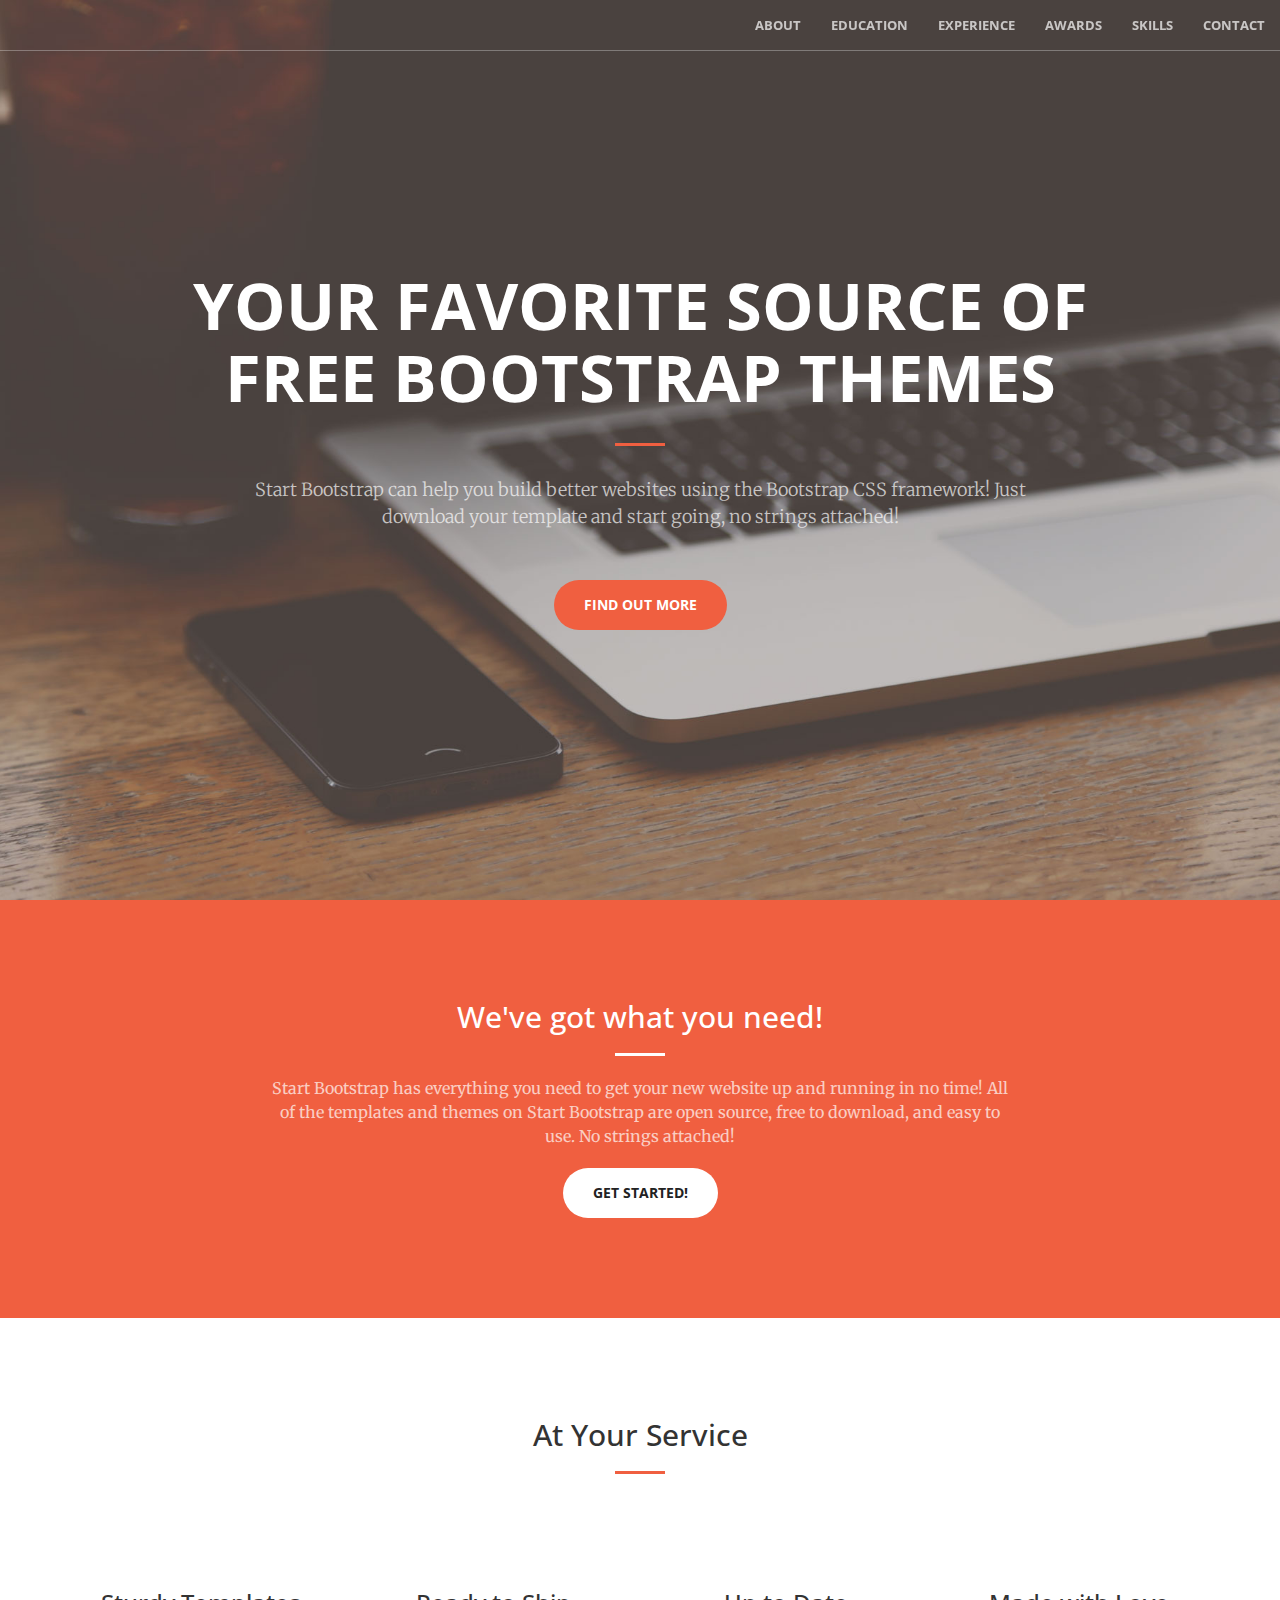
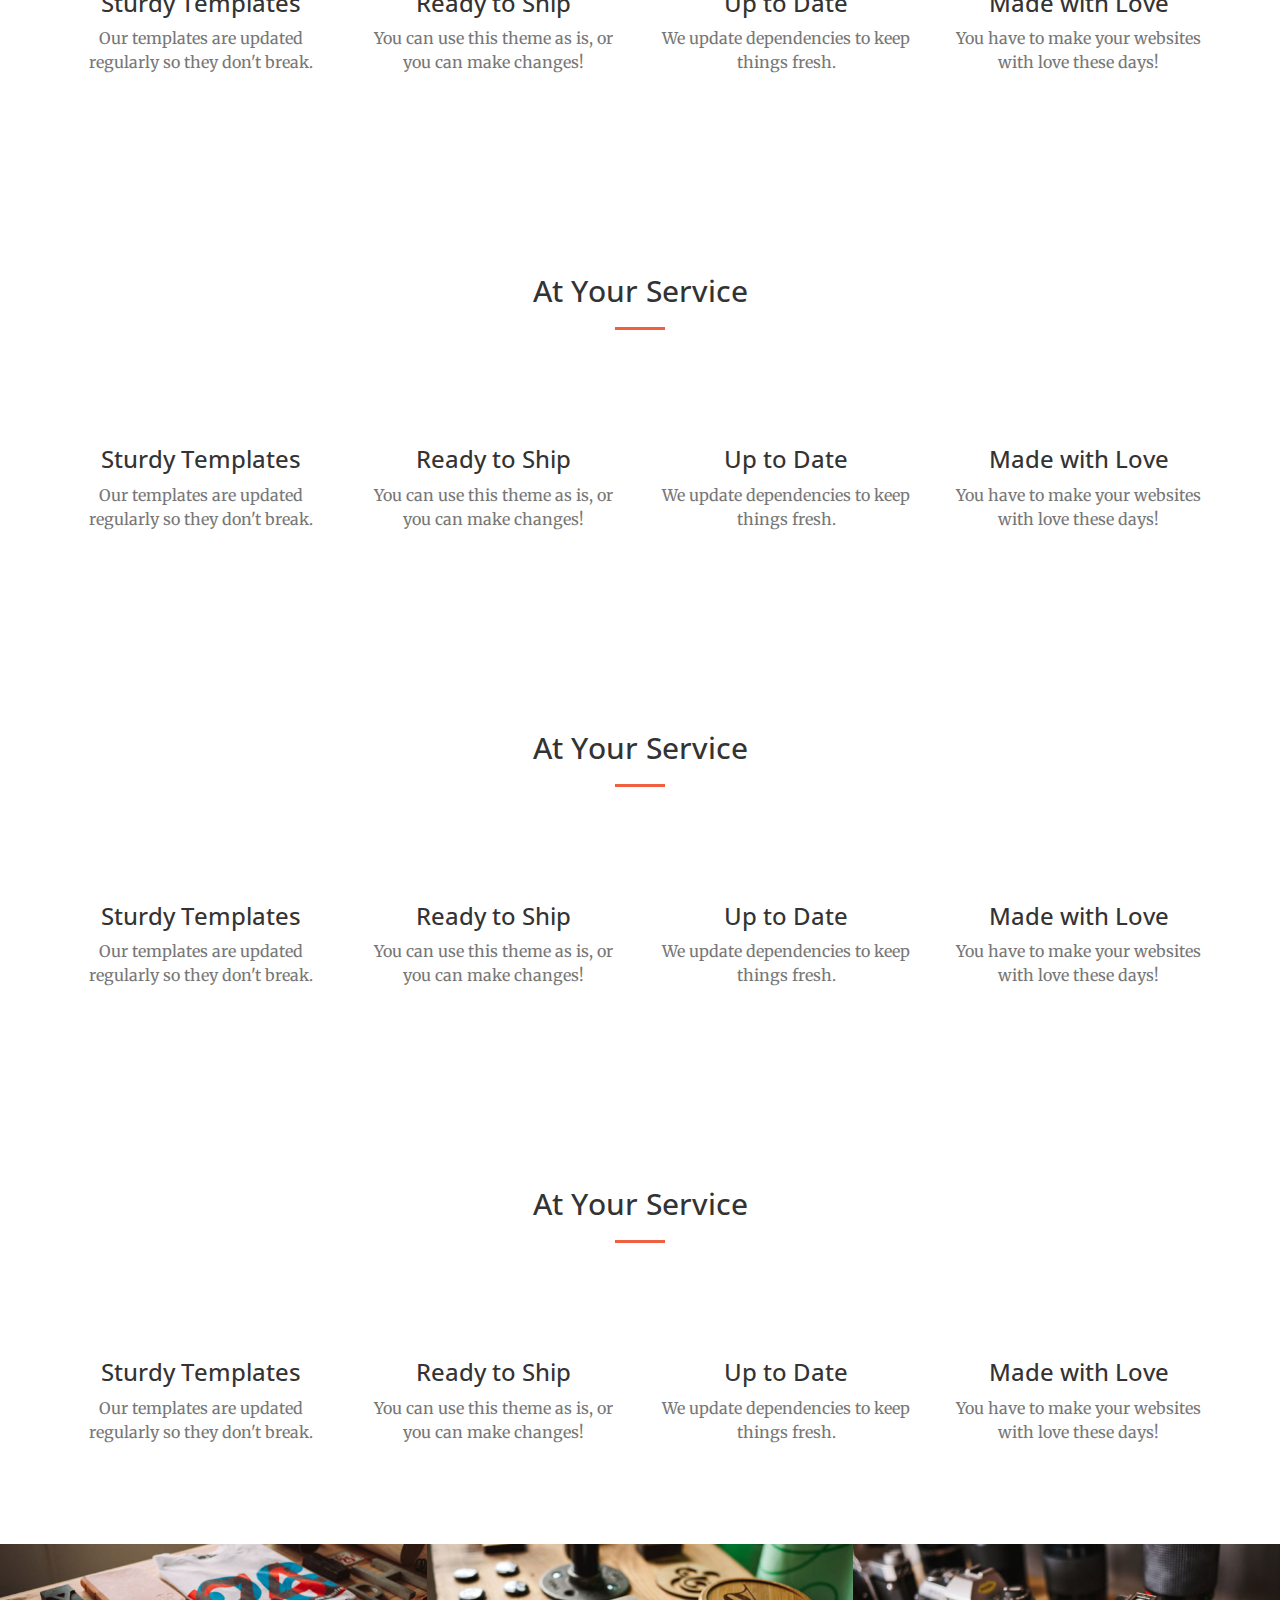
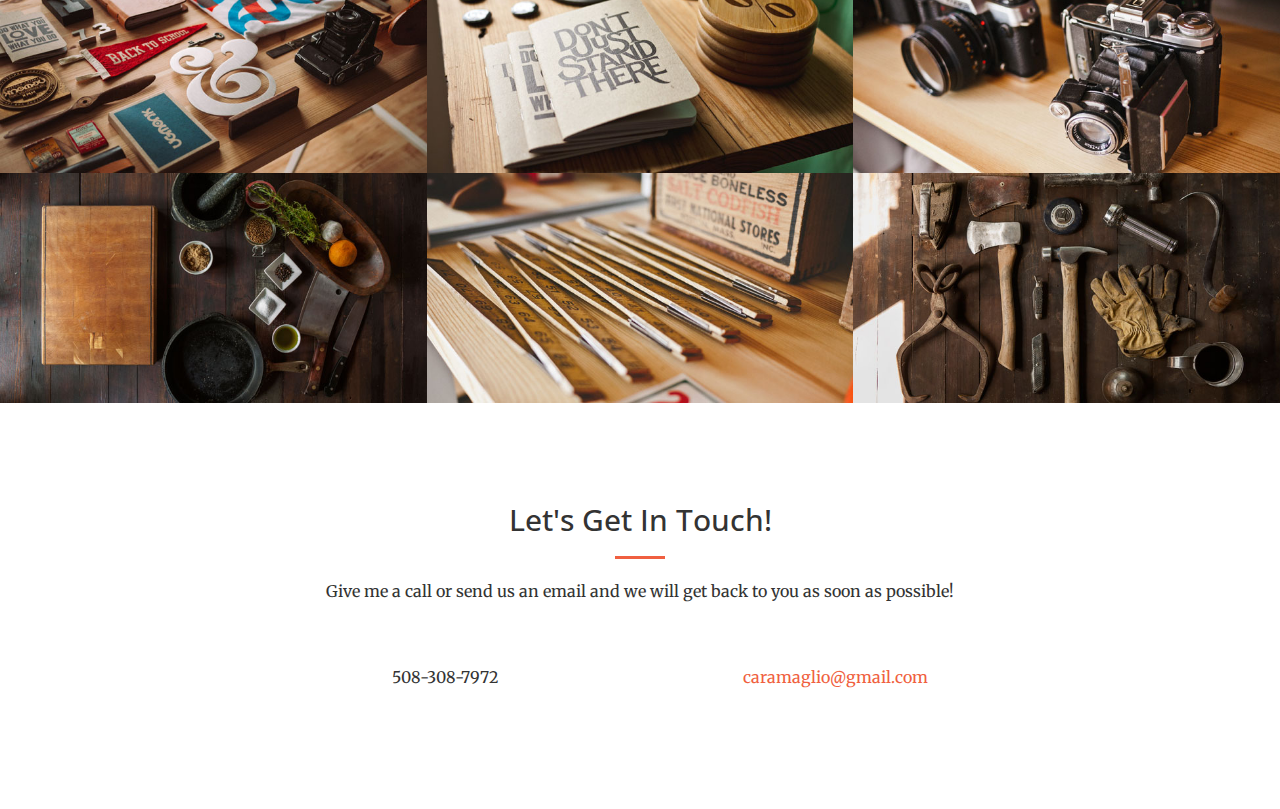
==== index_test.html @ 0bb43dc5 "added the appropriate sections" ====
<!DOCTYPE html>
<html lang="en">

<head>

    <meta charset="utf-8">
    <meta http-equiv="X-UA-Compatible" content="IE=edge">
    <meta name="viewport" content="width=device-width, initial-scale=1">
    <meta name="description" content="">
    <meta name="author" content="">

    <title>Creative - Start Bootstrap Theme</title>

    <!-- Bootstrap Core CSS -->
    <link rel="stylesheet" href="css/bootstrap.min.css" type="text/css">

    <!-- Custom Fonts -->
    <link href='http://fonts.googleapis.com/css?family=Open+Sans:300italic,400italic,600italic,700italic,800italic,400,300,600,700,800' rel='stylesheet' type='text/css'>
    <link href='http://fonts.googleapis.com/css?family=Merriweather:400,300,300italic,400italic,700,700italic,900,900italic' rel='stylesheet' type='text/css'>
    <link rel="stylesheet" href="font-awesome/css/font-awesome.min.css" type="text/css">

    <!-- Plugin CSS -->
    <link rel="stylesheet" href="css/animate.min.css" type="text/css">

    <!-- Custom CSS -->
    <link rel="stylesheet" href="css/creative.css" type="text/css">

    <!-- HTML5 Shim and Respond.js IE8 support of HTML5 elements and media queries -->
    <!-- WARNING: Respond.js doesn't work if you view the page via file:// -->
    <!--[if lt IE 9]>
        <script src="https://oss.maxcdn.com/libs/html5shiv/3.7.0/html5shiv.js"></script>
        <script src="https://oss.maxcdn.com/libs/respond.js/1.4.2/respond.min.js"></script>
    <![endif]-->

</head>

<body id="page-top">

    <nav id="mainNav" class="navbar navbar-default navbar-fixed-top">
        <div class="container-fluid">
            <!-- Brand and toggle get grouped for better mobile display -->
            <div class="navbar-header">
                <button type="button" class="navbar-toggle collapsed" data-toggle="collapse" data-target="#bs-example-navbar-collapse-1">
                    <span class="sr-only">Toggle navigation</span>
                    <span class="icon-bar"></span>
                    <span class="icon-bar"></span>
                    <span class="icon-bar"></span>
                </button>
                <!-- <a class="navbar-brand page-scroll" href="#page-top">Start Bootstrap</a> -->
            </div>

            <!-- Collect the nav links, forms, and other content for toggling -->
            <div class="collapse navbar-collapse" id="bs-example-navbar-collapse-1">
                <ul class="nav navbar-nav navbar-right">
                    <li>
                        <a class="page-scroll" href="#about">About</a>
                    </li>
                    <li>
                        <a class="page-scroll" href="#education">Education</a>
                    </li>
                    <li>
                        <a class="page-scroll" href="#experience">Experience</a>
                    </li>
                    <li>
                        <a class="page-scroll" href="#awards">Awards</a>
                    </li>
                    <li>
                        <a class="page-scroll" href="#skills">Skills</a>
                    </li>
                    <li>
                        <a class="page-scroll" href="#contact">Contact</a>
                    </li>
                </ul>
            </div>
            <!-- /.navbar-collapse -->
        </div>
        <!-- /.container-fluid -->
    </nav>

    <header>
        <div class="header-content">
            <div class="header-content-inner">
                <h1>Your Favorite Source of Free Bootstrap Themes</h1>
                <hr>
                <p>Start Bootstrap can help you build better websites using the Bootstrap CSS framework! Just download your template and start going, no strings attached!</p>
                <a href="#about" class="btn btn-primary btn-xl page-scroll">Find Out More</a>
            </div>
        </div>
    </header>

    <section class="bg-primary" id="about">
        <div class="container">
            <div class="row">
                <div class="col-lg-8 col-lg-offset-2 text-center">
                    <h2 class="section-heading">We've got what you need!</h2>
                    <hr class="light">
                    <p class="text-faded">Start Bootstrap has everything you need to get your new website up and running in no time! All of the templates and themes on Start Bootstrap are open source, free to download, and easy to use. No strings attached!</p>
                    <a href="#" class="btn btn-default btn-xl">Get Started!</a>
                </div>
            </div>
        </div>
    </section>

    <section id="education">
        <div class="container">
            <div class="row">
                <div class="col-lg-12 text-center">
                    <h2 class="section-heading">At Your Service</h2>
                    <hr class="primary">
                </div>
            </div>
        </div>
        <div class="container">
            <div class="row">
                <div class="col-lg-3 col-md-6 text-center">
                    <div class="service-box">
                        <i class="fa fa-4x fa-diamond wow bounceIn text-primary"></i>
                        <h3>Sturdy Templates</h3>
                        <p class="text-muted">Our templates are updated regularly so they don't break.</p>
                    </div>
                </div>
                <div class="col-lg-3 col-md-6 text-center">
                    <div class="service-box">
                        <i class="fa fa-4x fa-paper-plane wow bounceIn text-primary" data-wow-delay=".1s"></i>
                        <h3>Ready to Ship</h3>
                        <p class="text-muted">You can use this theme as is, or you can make changes!</p>
                    </div>
                </div>
                <div class="col-lg-3 col-md-6 text-center">
                    <div class="service-box">
                        <i class="fa fa-4x fa-newspaper-o wow bounceIn text-primary" data-wow-delay=".2s"></i>
                        <h3>Up to Date</h3>
                        <p class="text-muted">We update dependencies to keep things fresh.</p>
                    </div>
                </div>
                <div class="col-lg-3 col-md-6 text-center">
                    <div class="service-box">
                        <i class="fa fa-4x fa-heart wow bounceIn text-primary" data-wow-delay=".3s"></i>
                        <h3>Made with Love</h3>
                        <p class="text-muted">You have to make your websites with love these days!</p>
                    </div>
                </div>
            </div>
        </div>
    </section>

    <section id="experience">
        <div class="container">
            <div class="row">
                <div class="col-lg-12 text-center">
                    <h2 class="section-heading">At Your Service</h2>
                    <hr class="primary">
                </div>
            </div>
        </div>
        <div class="container">
            <div class="row">
                <div class="col-lg-3 col-md-6 text-center">
                    <div class="service-box">
                        <i class="fa fa-4x fa-diamond wow bounceIn text-primary"></i>
                        <h3>Sturdy Templates</h3>
                        <p class="text-muted">Our templates are updated regularly so they don't break.</p>
                    </div>
                </div>
                <div class="col-lg-3 col-md-6 text-center">
                    <div class="service-box">
                        <i class="fa fa-4x fa-paper-plane wow bounceIn text-primary" data-wow-delay=".1s"></i>
                        <h3>Ready to Ship</h3>
                        <p class="text-muted">You can use this theme as is, or you can make changes!</p>
                    </div>
                </div>
                <div class="col-lg-3 col-md-6 text-center">
                    <div class="service-box">
                        <i class="fa fa-4x fa-newspaper-o wow bounceIn text-primary" data-wow-delay=".2s"></i>
                        <h3>Up to Date</h3>
                        <p class="text-muted">We update dependencies to keep things fresh.</p>
                    </div>
                </div>
                <div class="col-lg-3 col-md-6 text-center">
                    <div class="service-box">
                        <i class="fa fa-4x fa-heart wow bounceIn text-primary" data-wow-delay=".3s"></i>
                        <h3>Made with Love</h3>
                        <p class="text-muted">You have to make your websites with love these days!</p>
                    </div>
                </div>
            </div>
        </div>
    </section>

     <section id="projects">
        <div class="container">
            <div class="row">
                <div class="col-lg-12 text-center">
                    <h2 class="section-heading">At Your Service</h2>
                    <hr class="primary">
                </div>
            </div>
        </div>
        <div class="container">
            <div class="row">
                <div class="col-lg-3 col-md-6 text-center">
                    <div class="service-box">
                        <i class="fa fa-4x fa-diamond wow bounceIn text-primary"></i>
                        <h3>Sturdy Templates</h3>
                        <p class="text-muted">Our templates are updated regularly so they don't break.</p>
                    </div>
                </div>
                <div class="col-lg-3 col-md-6 text-center">
                    <div class="service-box">
                        <i class="fa fa-4x fa-paper-plane wow bounceIn text-primary" data-wow-delay=".1s"></i>
                        <h3>Ready to Ship</h3>
                        <p class="text-muted">You can use this theme as is, or you can make changes!</p>
                    </div>
                </div>
                <div class="col-lg-3 col-md-6 text-center">
                    <div class="service-box">
                        <i class="fa fa-4x fa-newspaper-o wow bounceIn text-primary" data-wow-delay=".2s"></i>
                        <h3>Up to Date</h3>
                        <p class="text-muted">We update dependencies to keep things fresh.</p>
                    </div>
                </div>
                <div class="col-lg-3 col-md-6 text-center">
                    <div class="service-box">
                        <i class="fa fa-4x fa-heart wow bounceIn text-primary" data-wow-delay=".3s"></i>
                        <h3>Made with Love</h3>
                        <p class="text-muted">You have to make your websites with love these days!</p>
                    </div>
                </div>
            </div>
        </div>
    </section>

    <section id="awards">
        <div class="container">
            <div class="row">
                <div class="col-lg-12 text-center">
                    <h2 class="section-heading">At Your Service</h2>
                    <hr class="primary">
                </div>
            </div>
        </div>
        <div class="container">
            <div class="row">
                <div class="col-lg-3 col-md-6 text-center">
                    <div class="service-box">
                        <i class="fa fa-4x fa-diamond wow bounceIn text-primary"></i>
                        <h3>Sturdy Templates</h3>
                        <p class="text-muted">Our templates are updated regularly so they don't break.</p>
                    </div>
                </div>
                <div class="col-lg-3 col-md-6 text-center">
                    <div class="service-box">
                        <i class="fa fa-4x fa-paper-plane wow bounceIn text-primary" data-wow-delay=".1s"></i>
                        <h3>Ready to Ship</h3>
                        <p class="text-muted">You can use this theme as is, or you can make changes!</p>
                    </div>
                </div>
                <div class="col-lg-3 col-md-6 text-center">
                    <div class="service-box">
                        <i class="fa fa-4x fa-newspaper-o wow bounceIn text-primary" data-wow-delay=".2s"></i>
                        <h3>Up to Date</h3>
                        <p class="text-muted">We update dependencies to keep things fresh.</p>
                    </div>
                </div>
                <div class="col-lg-3 col-md-6 text-center">
                    <div class="service-box">
                        <i class="fa fa-4x fa-heart wow bounceIn text-primary" data-wow-delay=".3s"></i>
                        <h3>Made with Love</h3>
                        <p class="text-muted">You have to make your websites with love these days!</p>
                    </div>
                </div>
            </div>
        </div>
    </section>

    <section class="no-padding" id="skills">
        <div class="container-fluid">
            <div class="row no-gutter">
                <div class="col-lg-4 col-sm-6">
                    <a href="#" class="portfolio-box">
                        <img src="img/portfolio/1.jpg" class="img-responsive" alt="">
                        <div class="portfolio-box-caption">
                            <div class="portfolio-box-caption-content">
                                <div class="project-category text-faded">
                                    Category
                                </div>
                                <div class="project-name">
                                    Project Name
                                </div>
                            </div>
                        </div>
                    </a>
                </div>
                <div class="col-lg-4 col-sm-6">
                    <a href="#" class="portfolio-box">
                        <img src="img/portfolio/2.jpg" class="img-responsive" alt="">
                        <div class="portfolio-box-caption">
                            <div class="portfolio-box-caption-content">
                                <div class="project-category text-faded">
                                    Category
                                </div>
                                <div class="project-name">
                                    Project Name
                                </div>
                            </div>
                        </div>
                    </a>
                </div>
                <div class="col-lg-4 col-sm-6">
                    <a href="#" class="portfolio-box">
                        <img src="img/portfolio/3.jpg" class="img-responsive" alt="">
                        <div class="portfolio-box-caption">
                            <div class="portfolio-box-caption-content">
                                <div class="project-category text-faded">
                                    Category
                                </div>
                                <div class="project-name">
                                    Project Name
                                </div>
                            </div>
                        </div>
                    </a>
                </div>
                <div class="col-lg-4 col-sm-6">
                    <a href="#" class="portfolio-box">
                        <img src="img/portfolio/4.jpg" class="img-responsive" alt="">
                        <div class="portfolio-box-caption">
                            <div class="portfolio-box-caption-content">
                                <div class="project-category text-faded">
                                    Category
                                </div>
                                <div class="project-name">
                                    Project Name
                                </div>
                            </div>
                        </div>
                    </a>
                </div>
                <div class="col-lg-4 col-sm-6">
                    <a href="#" class="portfolio-box">
                        <img src="img/portfolio/5.jpg" class="img-responsive" alt="">
                        <div class="portfolio-box-caption">
                            <div class="portfolio-box-caption-content">
                                <div class="project-category text-faded">
                                    Category
                                </div>
                                <div class="project-name">
                                    Project Name
                                </div>
                            </div>
                        </div>
                    </a>
                </div>
                <div class="col-lg-4 col-sm-6">
                    <a href="#" class="portfolio-box">
                        <img src="img/portfolio/6.jpg" class="img-responsive" alt="">
                        <div class="portfolio-box-caption">
                            <div class="portfolio-box-caption-content">
                                <div class="project-category text-faded">
                                    Category
                                </div>
                                <div class="project-name">
                                    Project Name
                                </div>
                            </div>
                        </div>
                    </a>
                </div>
            </div>
        </div>
    </section>

<!--     <aside class="bg-dark">
        <div class="container text-center">
            <div class="call-to-action">
                <h2>Free Download at Start Bootstrap!</h2>
                <a href="#" class="btn btn-default btn-xl wow tada">Download Now!</a>
            </div>
        </div>
    </aside> -->

    <section id="contact">
        <div class="container">
            <div class="row">
                <div class="col-lg-8 col-lg-offset-2 text-center">
                    <h2 class="section-heading">Let's Get In Touch!</h2>
                    <hr class="primary">
                    <p>Give me a call or send us an email and we will get back to you as soon as possible!</p>
                </div>
                <div class="col-lg-4 col-lg-offset-2 text-center">
                    <i class="fa fa-phone fa-3x wow bounceIn"></i>
                    <p>508-308-7972</p>
                </div>
                <div class="col-lg-4 text-center">
                    <i class="fa fa-envelope-o fa-3x wow bounceIn" data-wow-delay=".1s"></i>
                    <p><a href="mailto:your-email@your-domain.com">caramaglio@gmail.com</a></p>
                </div>
            </div>
        </div>
    </section>

    <!-- jQuery -->
    <script src="js/jquery.js"></script>

    <!-- Bootstrap Core JavaScript -->
    <script src="js/bootstrap.min.js"></script>

    <!-- Plugin JavaScript -->
    <script src="js/jquery.easing.min.js"></script>
    <script src="js/jquery.fittext.js"></script>
    <script src="js/wow.min.js"></script>

    <!-- Custom Theme JavaScript -->
    <script src="js/creative.js"></script>

</body>

</html>
---- css/creative.css ----
/*!
 * Start Bootstrap - Creative Bootstrap Theme (http://startbootstrap.com)
 * Code licensed under the Apache License v2.0.
 * For details, see http://www.apache.org/licenses/LICENSE-2.0.
 */

html,
body {
    width: 100%;
    height: 100%;
}

body {
    font-family: Merriweather,'Helvetica Neue',Arial,sans-serif;
}

hr {
    max-width: 50px;
    border-color: #f05f40;
    border-width: 3px;
}

hr.light {
    border-color: #fff;
}

a {
    color: #f05f40;
    -webkit-transition: all .35s;
    -moz-transition: all .35s;
    transition: all .35s;
}

a:hover,
a:focus {
    color: #eb3812;
}

h1,
h2,
h3,
h4,
h5,
h6 {
    font-family: 'Open Sans','Helvetica Neue',Arial,sans-serif;
}

p {
    margin-bottom: 20px;
    font-size: 16px;
    line-height: 1.5;
}

.bg-primary {
    background-color: #f05f40;
}

.bg-dark {
    color: #fff;
    background-color: #222;
}

.text-faded {
    color: rgba(255,255,255,.7);
}

section {
    padding: 100px 0;
}

aside {
    padding: 50px 0;
}

.no-padding {
    padding: 0;
}

.navbar-default {
    border-color: rgba(34,34,34,.05);
    font-family: 'Open Sans','Helvetica Neue',Arial,sans-serif;
    background-color: #fff;
    -webkit-transition: all .35s;
    -moz-transition: all .35s;
    transition: all .35s;
}

.navbar-default .navbar-header .navbar-brand {
    text-transform: uppercase;
    font-family: 'Open Sans','Helvetica Neue',Arial,sans-serif;
    font-weight: 700;
    color: #f05f40;
}

.navbar-default .navbar-header .navbar-brand:hover,
.navbar-default .navbar-header .navbar-brand:focus {
    color: #eb3812;
}

.navbar-default .nav > li>a,
.navbar-default .nav>li>a:focus {
    text-transform: uppercase;
    font-size: 13px;
    font-weight: 700;
    color: #222;
}

.navbar-default .nav > li>a:hover,
.navbar-default .nav>li>a:focus:hover {
    color: #f05f40;
}

.navbar-default .nav > li.active>a,
.navbar-default .nav>li.active>a:focus {
    color: #f05f40!important;
    background-color: transparent;
}

.navbar-default .nav > li.active>a:hover,
.navbar-default .nav>li.active>a:focus:hover {
    background-color: transparent;
}

@media(min-width:768px) {
    .navbar-default {
        border-color: rgba(255,255,255,.3);
        background-color: transparent;
    }

    .navbar-default .navbar-header .navbar-brand {
        color: rgba(255,255,255,.7);
    }

    .navbar-default .navbar-header .navbar-brand:hover,
    .navbar-default .navbar-header .navbar-brand:focus {
        color: #fff;
    }

    .navbar-default .nav > li>a,
    .navbar-default .nav>li>a:focus {
        color: rgba(255,255,255,.7);
    }

    .navbar-default .nav > li>a:hover,
    .navbar-default .nav>li>a:focus:hover {
        color: #fff;
    }

    .navbar-default.affix {
        border-color: rgba(34,34,34,.05);
        background-color: #fff;
    }

    .navbar-default.affix .navbar-header .navbar-brand {
        font-size: 14px;
        color: #f05f40;
    }

    .navbar-default.affix .navbar-header .navbar-brand:hover,
    .navbar-default.affix .navbar-header .navbar-brand:focus {
        color: #eb3812;
    }

    .navbar-default.affix .nav > li>a,
    .navbar-default.affix .nav>li>a:focus {
        color: #222;
    }

    .navbar-default.affix .nav > li>a:hover,
    .navbar-default.affix .nav>li>a:focus:hover {
        color: #f05f40;
    }
}

header {
    position: relative;
    width: 100%;
    min-height: auto;
    text-align: center;
    color: #fff;
    background-image: url(../img/header.jpg);
    background-position: center;
    -webkit-background-size: cover;
    -moz-background-size: cover;
    background-size: cover;
    -o-background-size: cover;
}

header .header-content {
    position: relative;
    width: 100%;
    padding: 100px 15px;
    text-align: center;
}

header .header-content .header-content-inner h1 {
    margin-top: 0;
    margin-bottom: 0;
    text-transform: uppercase;
    font-weight: 700;
}

header .header-content .header-content-inner hr {
    margin: 30px auto;
}

header .header-content .header-content-inner p {
    margin-bottom: 50px;
    font-size: 16px;
    font-weight: 300;
    color: rgba(255,255,255,.7);
}

@media(min-width:768px) {
    header {
        min-height: 100%;
    }

    header .header-content {
        position: absolute;
        top: 50%;
        padding: 0 50px;
        -webkit-transform: translateY(-50%);
        -ms-transform: translateY(-50%);
        transform: translateY(-50%);
    }

    header .header-content .header-content-inner {
        margin-right: auto;
        margin-left: auto;
        max-width: 1000px;
    }

    header .header-content .header-content-inner p {
        margin-right: auto;
        margin-left: auto;
        max-width: 80%;
        font-size: 18px;
    }
}

.section-heading {
    margin-top: 0;
}

.service-box {
    margin: 50px auto 0;
    max-width: 400px;
}

@media(min-width:992px) {
    .service-box {
        margin: 20px auto 0;
    }
}

.service-box p {
    margin-bottom: 0;
}

.portfolio-box {
    display: block;
    position: relative;
    margin: 0 auto;
    max-width: 650px;
}

.portfolio-box .portfolio-box-caption {
    display: block;
    position: absolute;
    bottom: 0;
    width: 100%;
    height: 100%;
    text-align: center;
    color: #fff;
    opacity: 0;
    background: rgba(240,95,64,.9);
    -webkit-transition: all .35s;
    -moz-transition: all .35s;
    transition: all .35s;
}

.portfolio-box .portfolio-box-caption .portfolio-box-caption-content {
    position: absolute;
    top: 50%;
    width: 100%;
    text-align: center;
    transform: translateY(-50%);
}

.portfolio-box .portfolio-box-caption .portfolio-box-caption-content .project-category,
.portfolio-box .portfolio-box-caption .portfolio-box-caption-content .project-name {
    padding: 0 15px;
    font-family: 'Open Sans','Helvetica Neue',Arial,sans-serif;
}

.portfolio-box .portfolio-box-caption .portfolio-box-caption-content .project-category {
    text-transform: uppercase;
    font-size: 14px;
    font-weight: 600;
}

.portfolio-box .portfolio-box-caption .portfolio-box-caption-content .project-name {
    font-size: 18px;
}

.portfolio-box:hover .portfolio-box-caption {
    opacity: 1;
}

@media(min-width:768px) {
    .portfolio-box .portfolio-box-caption .portfolio-box-caption-content .project-category {
        font-size: 16px;
    }

    .portfolio-box .portfolio-box-caption .portfolio-box-caption-content .project-name {
        font-size: 22px;
    }
}

.call-to-action h2 {
    margin: 0 auto 20px;
}

.text-primary {
    color: #f05f40;
}

.no-gutter > [class*=col-] {
    padding-right: 0;
    padding-left: 0;
}

.btn-default {
    border-color: #fff;
    color: #222;
    background-color: #fff;
    -webkit-transition: all .35s;
    -moz-transition: all .35s;
    transition: all .35s;
}

.btn-default:hover,
.btn-default:focus,
.btn-default.focus,
.btn-default:active,
.btn-default.active,
.open > .dropdown-toggle.btn-default {
    border-color: #ededed;
    color: #222;
    background-color: #f2f2f2;
}

.btn-default:active,
.btn-default.active,
.open > .dropdown-toggle.btn-default {
    background-image: none;
}

.btn-default.disabled,
.btn-default[disabled],
fieldset[disabled] .btn-default,
.btn-default.disabled:hover,
.btn-default[disabled]:hover,
fieldset[disabled] .btn-default:hover,
.btn-default.disabled:focus,
.btn-default[disabled]:focus,
fieldset[disabled] .btn-default:focus,
.btn-default.disabled.focus,
.btn-default[disabled].focus,
fieldset[disabled] .btn-default.focus,
.btn-default.disabled:active,
.btn-default[disabled]:active,
fieldset[disabled] .btn-default:active,
.btn-default.disabled.active,
.btn-default[disabled].active,
fieldset[disabled] .btn-default.active {
    border-color: #fff;
    background-color: #fff;
}

.btn-default .badge {
    color: #fff;
    background-color: #222;
}

.btn-primary {
    border-color: #f05f40;
    color: #fff;
    background-color: #f05f40;
    -webkit-transition: all .35s;
    -moz-transition: all .35s;
    transition: all .35s;
}

.btn-primary:hover,
.btn-primary:focus,
.btn-primary.focus,
.btn-primary:active,
.btn-primary.active,
.open > .dropdown-toggle.btn-primary {
    border-color: #ed431f;
    color: #fff;
    background-color: #ee4b28;
}

.btn-primary:active,
.btn-primary.active,
.open > .dropdown-toggle.btn-primary {
    background-image: none;
}

.btn-primary.disabled,
.btn-primary[disabled],
fieldset[disabled] .btn-primary,
.btn-primary.disabled:hover,
.btn-primary[disabled]:hover,
fieldset[disabled] .btn-primary:hover,
.btn-primary.disabled:focus,
.btn-primary[disabled]:focus,
fieldset[disabled] .btn-primary:focus,
.btn-primary.disabled.focus,
.btn-primary[disabled].focus,
fieldset[disabled] .btn-primary.focus,
.btn-primary.disabled:active,
.btn-primary[disabled]:active,
fieldset[disabled] .btn-primary:active,
.btn-primary.disabled.active,
.btn-primary[disabled].active,
fieldset[disabled] .btn-primary.active {
    border-color: #f05f40;
    background-color: #f05f40;
}

.btn-primary .badge {
    color: #f05f40;
    background-color: #fff;
}

.btn {
    border: 0;
    border-radius: 300px;
    text-transform: uppercase;
    font-family: 'Open Sans','Helvetica Neue',Arial,sans-serif;
    font-weight: 700;
}

.btn-xl {
    padding: 15px 30px;
}

::-moz-selection {
    text-shadow: none;
    color: #fff;
    background: #222;
}

::selection {
    text-shadow: none;
    color: #fff;
    background: #222;
}

img::selection {
    color: #fff;
    background: 0 0;
}

img::-moz-selection {
    color: #fff;
    background: 0 0;
}

body {
    webkit-tap-highlight-color: #222;
}
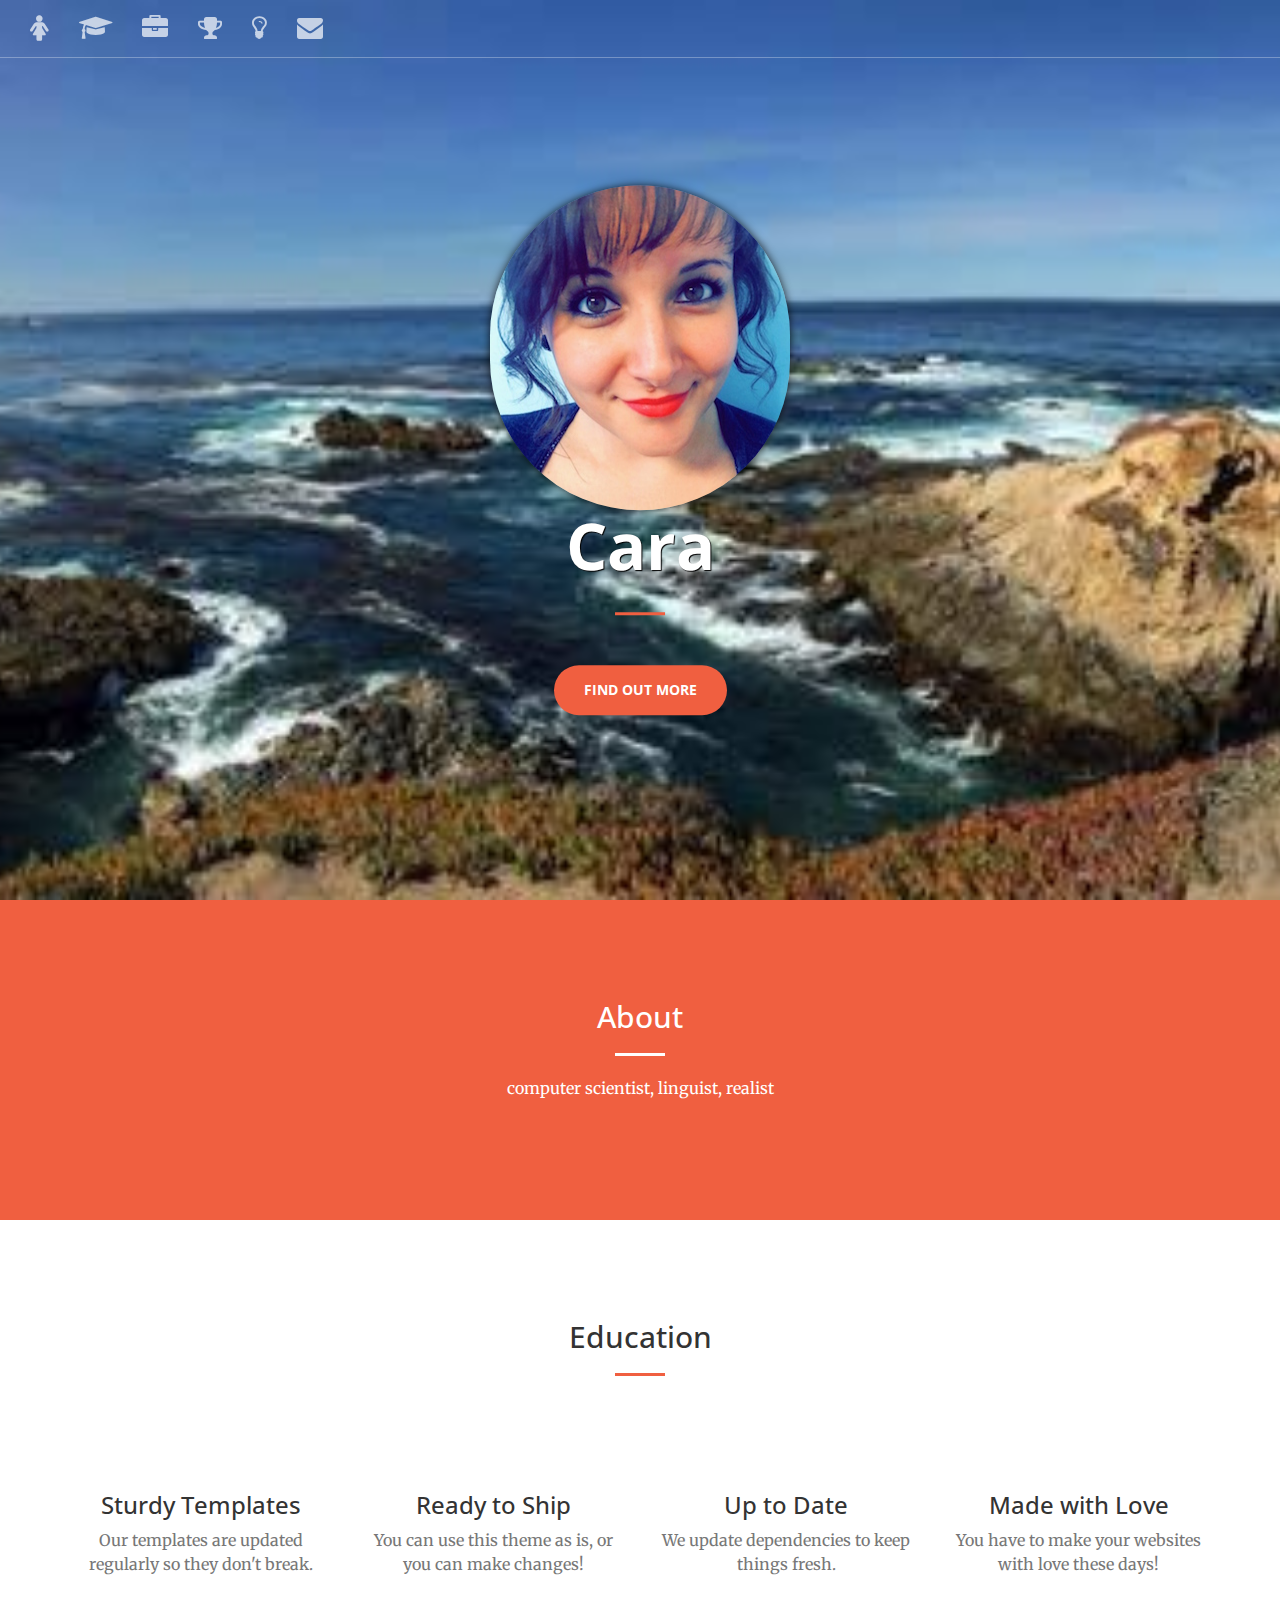
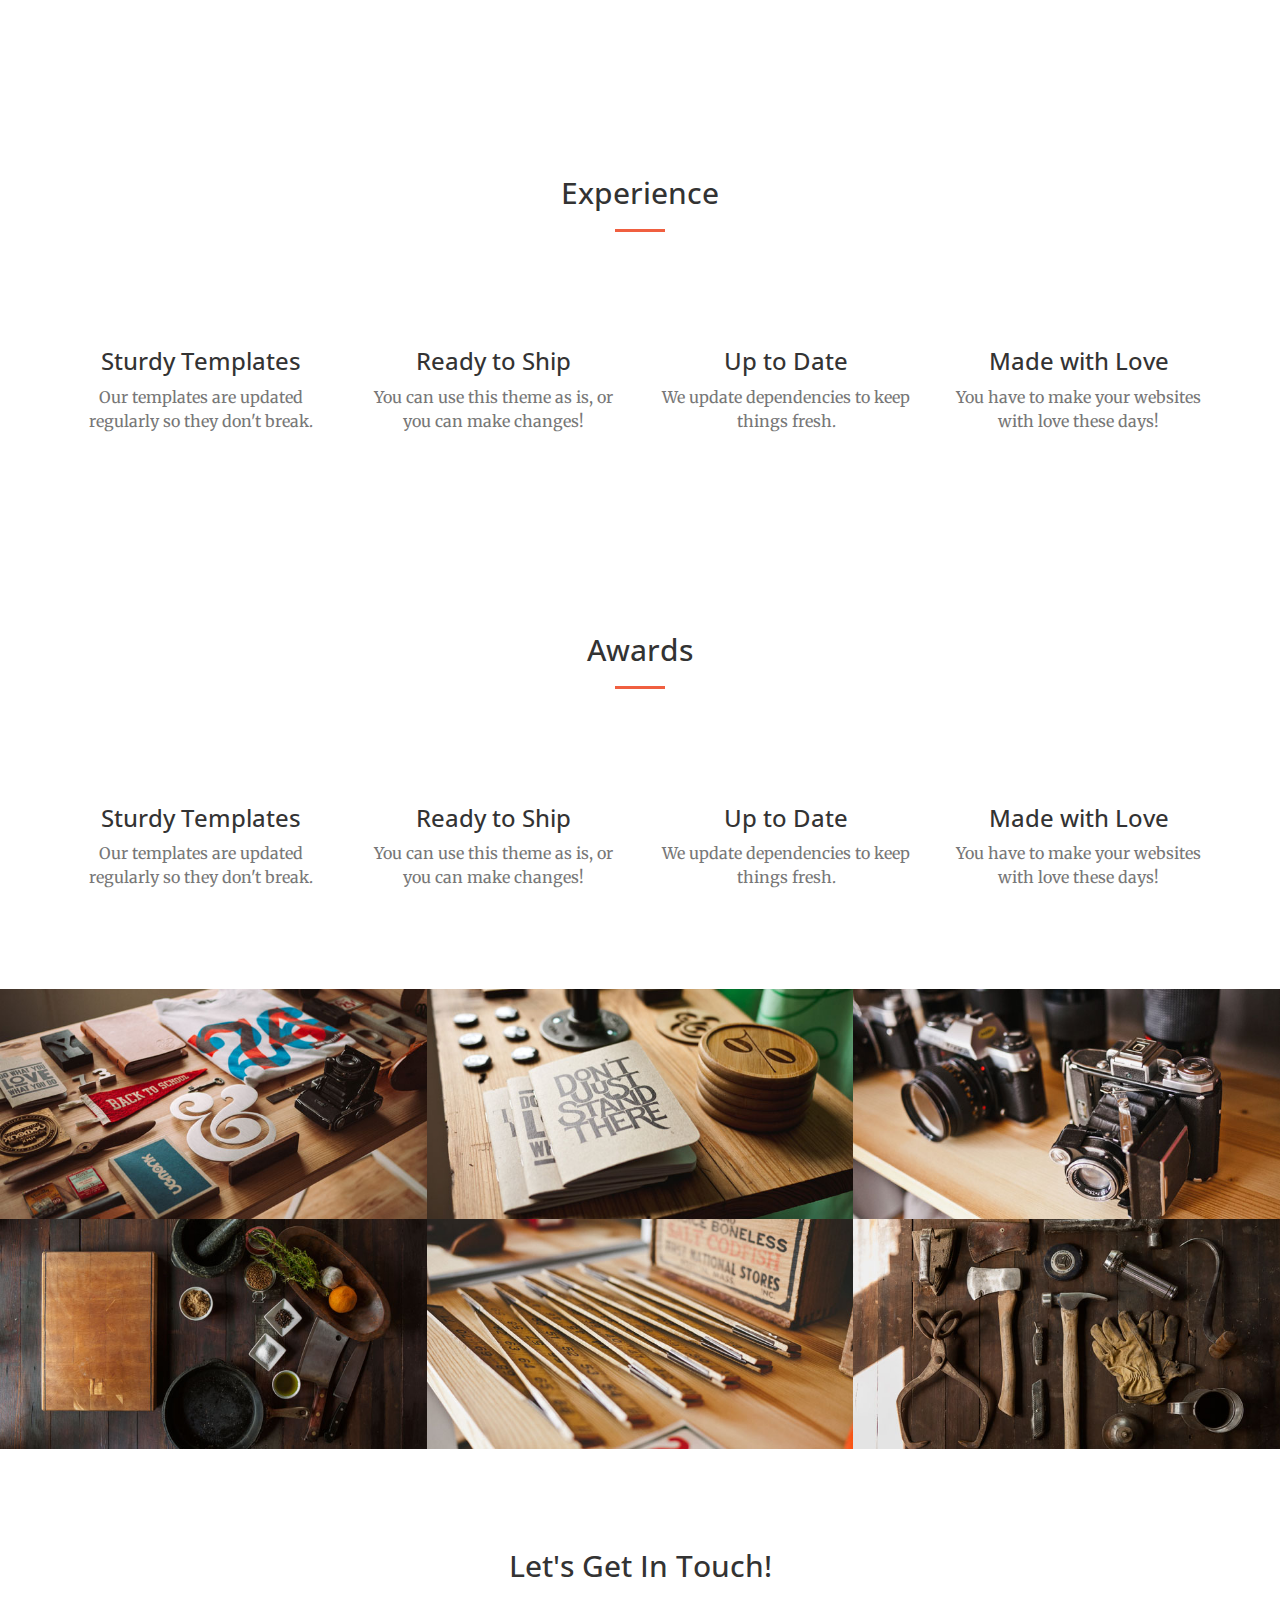
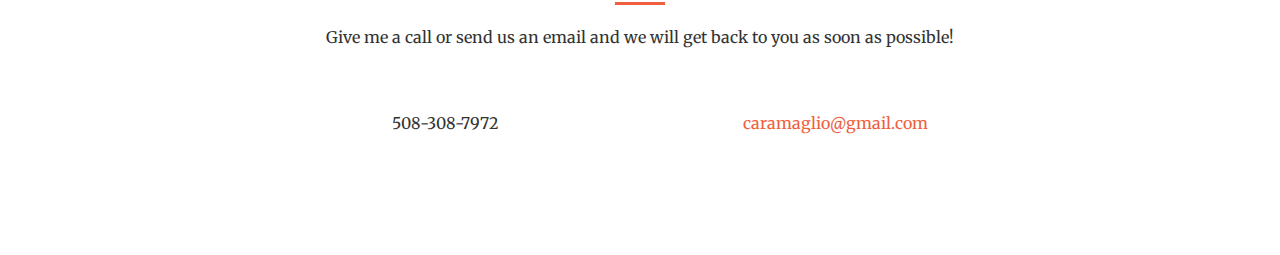
==== commit 22f34baf: "plugged in my info, added circular image" ====
--- a/index_test.html
+++ b/index_test.html
@@ -9,7 +9,7 @@
     <meta name="description" content="">
     <meta name="author" content="">
 
-    <title>Creative - Start Bootstrap Theme</title>
+    <title>Cara</title>
 
     <!-- Bootstrap Core CSS -->
     <link rel="stylesheet" href="css/bootstrap.min.css" type="text/css">
@@ -51,24 +51,24 @@
 
             <!-- Collect the nav links, forms, and other content for toggling -->
             <div class="collapse navbar-collapse" id="bs-example-navbar-collapse-1">
-                <ul class="nav navbar-nav navbar-right">
-                    <li>
-                        <a class="page-scroll" href="#about">About</a>
-                    </li>
-                    <li>
-                        <a class="page-scroll" href="#education">Education</a>
-                    </li>
-                    <li>
-                        <a class="page-scroll" href="#experience">Experience</a>
-                    </li>
-                    <li>
-                        <a class="page-scroll" href="#awards">Awards</a>
-                    </li>
-                    <li>
-                        <a class="page-scroll" href="#skills">Skills</a>
-                    </li>
-                    <li>
-                        <a class="page-scroll" href="#contact">Contact</a>
+                <ul class="nav navbar-nav navbar-default">
+                    <li>
+                        <a class="page-scroll" href="#about"><i class="fa fa-female fa-2x"></i></a>
+                    </li>
+                    <li>
+                        <a class="page-scroll" href="#education"><i class="fa fa-graduation-cap fa-2x"></i></a>
+                    </li>
+                    <li>
+                        <a class="page-scroll" href="#experience"><i class="fa fa-briefcase fa-2x"></i></a>
+                    </li>
+                    <li>
+                        <a class="page-scroll" href="#awards"><i class="fa fa-trophy fa-2x"></i></a>
+                    </li>
+                    <li>
+                        <a class="page-scroll" href="#skills"><i class="fa fa-lightbulb-o fa-2x"></i></a>
+                    </li>
+                    <li>
+                        <a class="page-scroll" href="#contact"><i class="fa fa-envelope fa-2x"></i></a>
                     </li>
                 </ul>
             </div>
@@ -80,9 +80,10 @@
     <header>
         <div class="header-content">
             <div class="header-content-inner">
-                <h1>Your Favorite Source of Free Bootstrap Themes</h1>
+                <div class="circular"></div>
+                <h1>Cara</h1>
                 <hr>
-                <p>Start Bootstrap can help you build better websites using the Bootstrap CSS framework! Just download your template and start going, no strings attached!</p>
+                <p></p>
                 <a href="#about" class="btn btn-primary btn-xl page-scroll">Find Out More</a>
             </div>
         </div>
@@ -92,10 +93,9 @@
         <div class="container">
             <div class="row">
                 <div class="col-lg-8 col-lg-offset-2 text-center">
-                    <h2 class="section-heading">We've got what you need!</h2>
-                    <hr class="light">
-                    <p class="text-faded">Start Bootstrap has everything you need to get your new website up and running in no time! All of the templates and themes on Start Bootstrap are open source, free to download, and easy to use. No strings attached!</p>
-                    <a href="#" class="btn btn-default btn-xl">Get Started!</a>
+                    <h2 class="section-heading">About</h2>
+                    <hr class="light"><p>computer scientist, linguist, realist</p>
+                   <!--  <a href="#" class="btn btn-default btn-xl">Get Started!</a> -->
                 </div>
             </div>
         </div>
@@ -105,7 +105,7 @@
         <div class="container">
             <div class="row">
                 <div class="col-lg-12 text-center">
-                    <h2 class="section-heading">At Your Service</h2>
+                    <h2 class="section-heading">Education</h2>
                     <hr class="primary">
                 </div>
             </div>
@@ -148,7 +148,7 @@
         <div class="container">
             <div class="row">
                 <div class="col-lg-12 text-center">
-                    <h2 class="section-heading">At Your Service</h2>
+                    <h2 class="section-heading">Experience</h2>
                     <hr class="primary">
                 </div>
             </div>
@@ -187,54 +187,11 @@
         </div>
     </section>
 
-     <section id="projects">
+    <section id="awards">
         <div class="container">
             <div class="row">
                 <div class="col-lg-12 text-center">
-                    <h2 class="section-heading">At Your Service</h2>
-                    <hr class="primary">
-                </div>
-            </div>
-        </div>
-        <div class="container">
-            <div class="row">
-                <div class="col-lg-3 col-md-6 text-center">
-                    <div class="service-box">
-                        <i class="fa fa-4x fa-diamond wow bounceIn text-primary"></i>
-                        <h3>Sturdy Templates</h3>
-                        <p class="text-muted">Our templates are updated regularly so they don't break.</p>
-                    </div>
-                </div>
-                <div class="col-lg-3 col-md-6 text-center">
-                    <div class="service-box">
-                        <i class="fa fa-4x fa-paper-plane wow bounceIn text-primary" data-wow-delay=".1s"></i>
-                        <h3>Ready to Ship</h3>
-                        <p class="text-muted">You can use this theme as is, or you can make changes!</p>
-                    </div>
-                </div>
-                <div class="col-lg-3 col-md-6 text-center">
-                    <div class="service-box">
-                        <i class="fa fa-4x fa-newspaper-o wow bounceIn text-primary" data-wow-delay=".2s"></i>
-                        <h3>Up to Date</h3>
-                        <p class="text-muted">We update dependencies to keep things fresh.</p>
-                    </div>
-                </div>
-                <div class="col-lg-3 col-md-6 text-center">
-                    <div class="service-box">
-                        <i class="fa fa-4x fa-heart wow bounceIn text-primary" data-wow-delay=".3s"></i>
-                        <h3>Made with Love</h3>
-                        <p class="text-muted">You have to make your websites with love these days!</p>
-                    </div>
-                </div>
-            </div>
-        </div>
-    </section>
-
-    <section id="awards">
-        <div class="container">
-            <div class="row">
-                <div class="col-lg-12 text-center">
-                    <h2 class="section-heading">At Your Service</h2>
+                    <h2 class="section-heading">Awards</h2>
                     <hr class="primary">
                 </div>
             </div>
--- a/css/creative.css
+++ b/css/creative.css
@@ -184,6 +184,12 @@
     -moz-background-size: cover;
     background-size: cover;
     -o-background-size: cover;
+/*    -webkit-filter: blur(5px);
+    -moz-filter: blur(5px);
+    -o-filter: blur(5px);
+    -ms-filter: blur(5px);
+    filter: blur(5px);
+    transform: scale(1.1)*/
 }
 
 header .header-content {
@@ -196,7 +202,8 @@
 header .header-content .header-content-inner h1 {
     margin-top: 0;
     margin-bottom: 0;
-    text-transform: uppercase;
+    /*text-transform: uppercase;*/
+    text-shadow: 1px 1px 1px black;
     font-weight: 700;
 }
 
@@ -473,4 +480,17 @@
 
 body {
     webkit-tap-highlight-color: #222;
-}+}
+
+.circular {
+    margin: auto;
+    width: 300px;
+    height: 325px;
+    border-radius: 150px;
+    -webkit-border-radius: 150px;
+    -moz-border-radius: 150px;
+    background: url(../img/headshot.jpg) no-repeat;
+    box-shadow: 0 0 8px rgba(0, 0, 0, .8);
+    -webkit-box-shadow: 0 0 8px rgba(0, 0, 0, .8);
+    -moz-box-shadow: 0 0 8px rgba(0, 0, 0, .8);
+    }